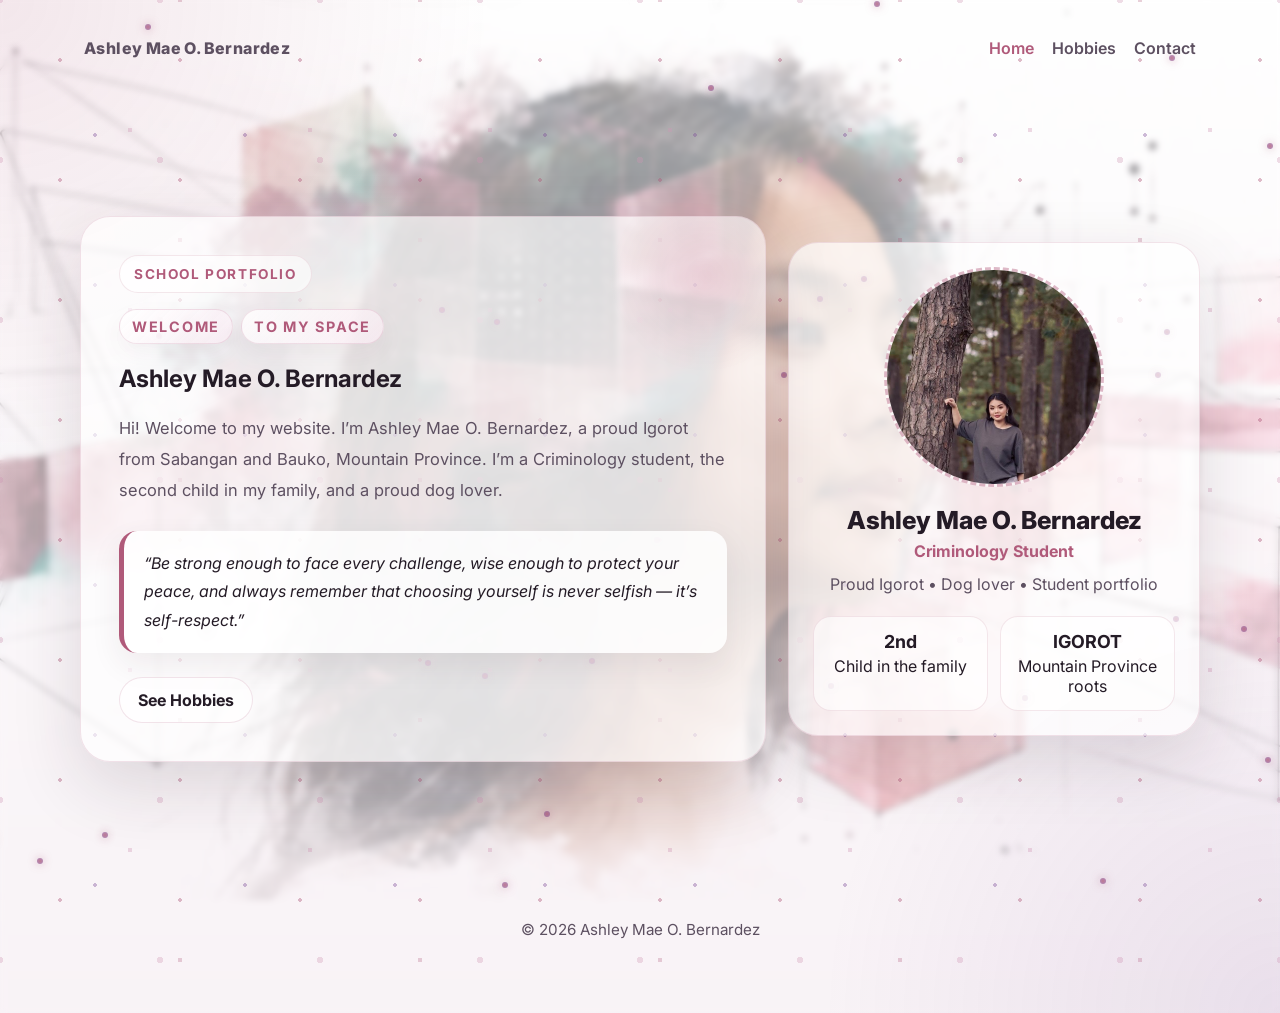
==== index.html @ 318643d0 "Add files via upload" ====
<!DOCTYPE html>
<html lang="en">

<head>
    <meta charset="UTF-8" />
    <meta name="viewport" content="width=device-width, initial-scale=1.0" />
    <title>Ashley Mae O. Bernardez | Home</title>
    <link rel="stylesheet" href="style.css" />
</head>

<body>
    <div class="backdrop">
        <div class="container">
            <header class="nav">
                <div class="brand">Ashley Mae O. Bernardez</div>
                <div class="nav-links">
                    <a class="active" href="index.html">Home</a>
                    <a href="hobbies.html">Hobbies</a>
                    <a href="contact.html">Contact</a>
                </div>
            </header>

            <main class="hero">
                <section class="panel hero-main">
                    <div class="eyebrow">School Portfolio</div>
                    <div class="intro-veil" aria-hidden="true">
                        <span class="intro-line intro-line-1">Welcome</span>
                        <span class="intro-line intro-line-2">to my space</span>
                    </div>
                    <h1>Ashley Mae O. Bernardez</h1>
                    <p class="subtitle">
                        Hi! Welcome to my website. I’m Ashley Mae O. Bernardez, a proud Igorot from Sabangan and Bauko,
                        Mountain Province.
                        I’m a Criminology student, the second child in my family, and a proud dog lover.
                    </p>
                    <div class="quote">
                        “Be strong enough to face every challenge, wise enough to protect your peace, and always
                        remember that choosing yourself is never selfish — it’s self-respect.”
                    </div>
                    <div class="cta-row">
                        <a class="btn btn-secondary" href="hobbies.html">See Hobbies</a>
                    </div>
                </section>

                <aside class="side">
                    <section class="panel profile-card">
                        <div class="profile-placeholder">
                            <img src="profile.jpg" alt="Ashley Profile Photo">
                        </div>
                        <div class="profile-name">Ashley Mae O. Bernardez</div>
                        <div class="profile-role">Criminology Student</div>
                        <p style="color: var(--muted); line-height:1.7; margin:0;">Proud Igorot • Dog lover • Student
                            portfolio</p>
                        <div class="mini-stats">
                            <div class="stat"><strong>2nd</strong><span>Child in the family</span></div>
                            <div class="stat"><strong>IGOROT</strong><span>Mountain Province roots</span></div>
                        </div>
                    </section>
                </aside>
            </main>

            <div class="footer">© 2026 Ashley Mae O. Bernardez</div>
        </div>
    </div>
</body>

<script>
    // Create interactive particles that scatter on mouse movement
    const backdrop = document.querySelector('.backdrop');
    let mouseX = window.innerWidth / 2;
    let mouseY = window.innerHeight / 2;
    
    const particles = [];

    // Create particle elements
    function createParticles() {
        const particleCount = 30;
        for (let i = 0; i < particleCount; i++) {
            const particle = document.createElement('div');
            particle.className = 'interactive-particle';
            
            const startX = Math.random() * window.innerWidth;
            const startY = Math.random() * window.innerHeight;
            
            particle.style.left = startX + 'px';
            particle.style.top = startY + 'px';
            
            particles.push({
                element: particle,
                x: startX,
                y: startY,
                baseX: startX,
                baseY: startY,
                vx: (Math.random() - 0.5) * 0.5,
                vy: (Math.random() - 0.5) * 0.5,
                offsetX: 0,
                offsetY: 0
            });
            
            backdrop.appendChild(particle);
        }
    }

    // Animate particles with floating and cursor interaction
    function animateParticles() {
        const time = Date.now() * 0.001;
        
        particles.forEach((p) => {
            // Floating animation using sine waves
            const floatX = Math.sin(time * 0.5 + p.x) * 20;
            const floatY = Math.cos(time * 0.3 + p.y) * 20;
            
            p.element.style.left = (p.baseX + floatX + p.offsetX) + 'px';
            p.element.style.top = (p.baseY + floatY + p.offsetY) + 'px';
        });
        
        requestAnimationFrame(animateParticles);
    }

    // Track mouse movement
    document.addEventListener('mousemove', (e) => {
        mouseX = e.clientX;
        mouseY = e.clientY;

        particles.forEach((p) => {
            const rect = p.element.getBoundingClientRect();
            const partX = rect.left + rect.width / 2;
            const partY = rect.top + rect.height / 2;

            const distance = Math.sqrt(Math.pow(mouseX - partX, 2) + Math.pow(mouseY - partY, 2));
            const angle = Math.atan2(partY - mouseY, partX - mouseX);

            if (distance < 200) {
                const force = (200 - distance) / 200;
                p.offsetX = Math.cos(angle) * force * 150;
                p.offsetY = Math.sin(angle) * force * 150;
            } else {
                p.offsetX *= 0.9;
                p.offsetY *= 0.9;
            }
        });
    });

    createParticles();
    animateParticles();
</script>

</html>
---- style.css ----
@import url('https://fonts.googleapis.com/css2?family=Inter:wght@400;500;600;700;800&family=Playfair+Display:wght@600;700&display=swap');

:root {
    --bg: #f6eef3;
    --panel: rgba(255, 255, 255, 0.66);
    --panel-strong: rgba(255, 255, 255, 0.84);
    --text: #241b26;
    --muted: #5d5061;
    --accent: #b05a7a;
    --accent-2: #7e4d99;
    --line: rgba(176, 90, 122, 0.16);
    --shadow: 0 24px 70px rgba(52, 30, 45, 0.14);
}

* {
    box-sizing: border-box;
}

html {
    scroll-behavior: smooth;
}

body {
    margin: 0;
    font-family: Inter, Arial, sans-serif;
    color: var(--text);
    background:
        linear-gradient(180deg, rgba(255, 255, 255, 0.52), rgba(246, 238, 243, 0.72)),
        url("image.jpg") center/cover fixed no-repeat;
    overflow-x: hidden;
}

.backdrop {
    min-height: 100vh;
    background:
        radial-gradient(circle at top left, rgba(176, 90, 122, 0.14), transparent 30%),
        radial-gradient(circle at bottom right, rgba(126, 77, 153, 0.12), transparent 28%);
    backdrop-filter: blur(3px);
    position: relative;
    overflow: hidden;
}

.backdrop::before,
.backdrop::after {
    content: '';
    position: absolute;
    width: 100%;
    height: 100%;
    top: 0;
    left: 0;
    pointer-events: none;
}

.backdrop::before {
    background-image: 
        radial-gradient(circle, rgba(176, 90, 122, 0.4) 2px, transparent 2px),
        radial-gradient(circle, rgba(207, 150, 180, 0.35) 2.5px, transparent 2.5px),
        radial-gradient(circle, rgba(126, 77, 153, 0.38) 2px, transparent 2px);
    background-size: 
        120px 120px,
        180px 180px,
        150px 150px;
    background-position: 
        0 0,
        40px 40px,
        20px 60px;
    animation: drift 20s linear infinite;
    z-index: 1;
}

.backdrop::after {
    background-image: 
        radial-gradient(circle, rgba(207, 150, 180, 0.32) 3px, transparent 3px),
        radial-gradient(circle, rgba(176, 90, 122, 0.28) 2.5px, transparent 2.5px);
    background-size: 
        160px 160px,
        240px 240px;
    background-position: 
        80px 80px,
        60px 120px;
    animation: drift 25s linear infinite reverse;
    z-index: 1;
}

@keyframes drift {
    0% {
        transform: translateX(0) translateY(0);
    }
    50% {
        transform: translateX(30px) translateY(-20px);
    }
    100% {
        transform: translateX(0) translateY(0);
    }
}

.container {
    width: min(1120px, calc(100% - 32px));
    margin: 0 auto;
    position: relative;
    z-index: 2;
    padding: 28px 0 64px;
}

.nav {
    display: flex;
    justify-content: space-between;
    align-items: center;
    padding: 10px 4px 26px;
    color: var(--muted);
}

.brand {
    font-weight: 800;
    letter-spacing: 0.4px;
}

.nav-links {
    display: flex;
    flex-wrap: wrap;
    gap: 18px;
}

.nav a {
    color: var(--muted);
    text-decoration: none;
    font-weight: 600;
}

.nav a:hover,
.nav a.active {
    color: var(--accent);
}

.panel {
    background: var(--panel);
    border: 1px solid var(--line);
    border-radius: 30px;
    box-shadow: var(--shadow);
}

.page {
    padding: 34px;
    animation: fadeUp 0.8s ease both;
}

.page h1,
.page h2 {
    font-family: 'Playfair Display', serif;
    margin: 0;
}

.page h1 {
    font-size: clamp(2.5rem, 6vw, 4.6rem);
    margin-bottom: 12px;
}

.page h2 {
    font-size: clamp(1.7rem, 3vw, 2.4rem);
    margin-bottom: 12px;
}

.page p {
    color: var(--muted);
    line-height: 1.9;
    margin: 0;
}

.hero {
    display: grid;
    grid-template-columns: 1.25fr 0.75fr;
    gap: 22px;
    align-items: center;
    min-height: calc(100vh - 90px);
}

.hero-main {
    padding: 38px;
    position: relative;
    overflow: hidden;
}

.hero-main::before {
    content: '';
    position: absolute;
    inset: -40px -40px auto auto;
    width: 200px;
    height: 200px;
    background: radial-gradient(circle, rgba(176, 90, 122, 0.18), transparent 68%);
    pointer-events: none;
}

.eyebrow {
    display: inline-flex;
    gap: 10px;
    align-items: center;
    padding: 10px 14px;
    border-radius: 999px;
    background: rgba(255, 255, 255, 0.62);
    color: var(--accent);
    font-size: 0.85rem;
    font-weight: 700;
    letter-spacing: 1.6px;
    text-transform: uppercase;
    border: 1px solid rgba(176, 90, 122, 0.14);
}

.intro-veil {
    margin: 16px 0 10px;
    display: flex;
    flex-wrap: wrap;
    gap: 8px;
    opacity: 0;
    transform: translateY(18px);
    animation: introReveal 1.2s cubic-bezier(0.22, 1, 0.36, 1) forwards 0.2s;
}

.intro-line {
    display: inline-block;
    padding: 8px 12px;
    border-radius: 999px;
    background: linear-gradient(135deg, rgba(255,255,255,0.82), rgba(250,236,244,0.7));
    border: 1px solid rgba(176, 90, 122, 0.16);
    color: var(--accent);
    font-size: 0.9rem;
    font-weight: 700;
    letter-spacing: 0.12em;
    text-transform: uppercase;
    box-shadow: 0 10px 24px rgba(68, 38, 56, 0.05);
    transform: translateY(12px);
    opacity: 0;
}

.intro-line-1 {
    animation: introWord 0.8s ease forwards 0.35s;
}

.intro-line-2 {
    animation: introWord 0.8s ease forwards 0.55s, introFloat 2.2s ease-in-out infinite 1.3s;
}

.subtitle {
    font-size: 1.03rem;
    line-height: 1.9;
    color: var(--muted);
    max-width: 65ch;
    margin-top: 18px;
}

.quote {
    margin-top: 24px;
    padding: 18px 20px;
    background: var(--panel-strong);
    border-left: 5px solid var(--accent);
    border-radius: 18px;
    line-height: 1.8;
    font-style: italic;
    box-shadow: 0 12px 30px rgba(68, 38, 56, 0.08);
}

.cta-row {
    display: flex;
    flex-wrap: wrap;
    gap: 12px;
    margin-top: 24px;
}

.btn {
    display: inline-flex;
    align-items: center;
    justify-content: center;
    padding: 12px 18px;
    border-radius: 999px;
    text-decoration: none;
    font-weight: 700;
    transition: transform 0.25s ease, box-shadow 0.25s ease, background 0.25s ease;
}

.btn-primary {
    background: linear-gradient(135deg, var(--accent), var(--accent-2));
    color: white;
    box-shadow: 0 14px 32px rgba(176, 90, 122, 0.26);
}

.btn-secondary {
    background: rgba(255, 255, 255, 0.65);
    color: var(--text);
    border: 1px solid rgba(176, 90, 122, 0.16);
}

.btn:hover {
    transform: translateY(-2px);
}

.side {
    display: grid;
    gap: 18px;
}

.profile-card {
    padding: 24px;
    text-align: center;
}

.profile-placeholder {
    width: 220px;
    height: 220px;
    margin: 0 auto 18px;
    border-radius: 50%;
    border: 3px dashed rgba(176, 90, 122, 0.42);
    display: grid;
    place-items: center;
    background: rgba(255, 255, 255, 0.62);
    overflow: hidden;
}

.profile-placeholder img {
    width: 100%;
    height: 100%;
    object-fit: cover;
    display: block;
}

.profile-name {
    font-size: 1.55rem;
    font-weight: 800;
    margin-bottom: 6px;
}

.profile-role {
    color: var(--accent);
    font-weight: 700;
    margin-bottom: 10px;
}

.mini-stats {
    display: grid;
    grid-template-columns: repeat(2, 1fr);
    gap: 12px;
    margin-top: 18px;
}

.stat {
    background: rgba(255, 255, 255, 0.62);
    border: 1px solid rgba(176, 90, 122, 0.14);
    border-radius: 18px;
    padding: 14px;
}

.stat strong {
    display: block;
    font-size: 1.12rem;
    margin-bottom: 4px;
}

.section {
    margin-top: 22px;
    padding: 30px;
}

.grid {
    display: grid;
    grid-template-columns: repeat(3, minmax(0, 1fr));
    gap: 16px;
    margin-top: 18px;
}

.card {
    background: rgba(255, 255, 255, 0.68);
    border-radius: 22px;
    padding: 18px;
    border: 1px solid rgba(176, 90, 122, 0.14);
    min-height: 150px;
    transition: transform 0.25s ease, box-shadow 0.25s ease;
}

.card:hover {
    transform: translateY(-4px);
    box-shadow: 0 18px 28px rgba(58, 34, 49, 0.08);
}

.card h3 {
    margin-bottom: 10px;
    color: var(--accent-2);
    font-size: 1.05rem;
}

.footer {
    text-align: center;
    color: var(--muted);
    padding: 26px 0 10px;
    font-size: 0.95rem;
}

.contact-list {
    display: grid;
    gap: 14px;
    margin-top: 18px;
}

.contact-item {
    background: rgba(255, 255, 255, 0.68);
    border-radius: 18px;
    padding: 16px;
    border: 1px solid rgba(176, 90, 122, 0.14);
}

.contact-item strong {
    display: block;
    margin-bottom: 6px;
    color: var(--accent-2);
}

.interactive-particle {
    position: fixed;
    width: 6px;
    height: 6px;
    border-radius: 50%;
    background: radial-gradient(circle, rgba(176, 90, 122, 0.8), rgba(126, 77, 153, 0.6));
    pointer-events: none;
    z-index: 1;
    box-shadow: 0 0 8px rgba(176, 90, 122, 0.5);
}

@keyframes fadeUp {
    from {
        opacity: 0;
        transform: translateY(18px);
    }

    to {
        opacity: 1;
        transform: translateY(0);
    }
}

@keyframes introReveal {
    0% {
        opacity: 0;
        transform: translateY(18px);
    }
    100% {
        opacity: 1;
        transform: translateY(0);
    }
}

@keyframes introWord {
    0% {
        opacity: 0;
        transform: translateY(12px) scale(0.96);
    }
    100% {
        opacity: 1;
        transform: translateY(0) scale(1);
    }
}

@keyframes introFloat {
    0%,
    100% {
        transform: translateY(0);
    }
    50% {
        transform: translateY(-3px);
    }
}

@media (max-width: 920px) {
    .hero {
        grid-template-columns: 1fr;
        min-height: auto;
        padding-top: 18px;
    }

    .grid {
        grid-template-columns: repeat(2, minmax(0, 1fr));
    }

    .hero-main {
        order: 2;
    }

    .side {
        order: 1;
    }
}

@media (max-width: 640px) {
    .container {
        width: min(100% - 20px, 1120px);
    }

    .nav {
        flex-direction: column;
        gap: 10px;
        align-items: flex-start;
    }

    .nav-links {
        gap: 14px;
    }

    .page,
    .hero-main,
    .section,
    .profile-card {
        padding: 22px;
    }

    .profile-placeholder {
        width: 180px;
        height: 180px;
    }

    .grid {
        grid-template-columns: 1fr;
    }

    .mini-stats {
        grid-template-columns: 1fr 1fr;
    }
}
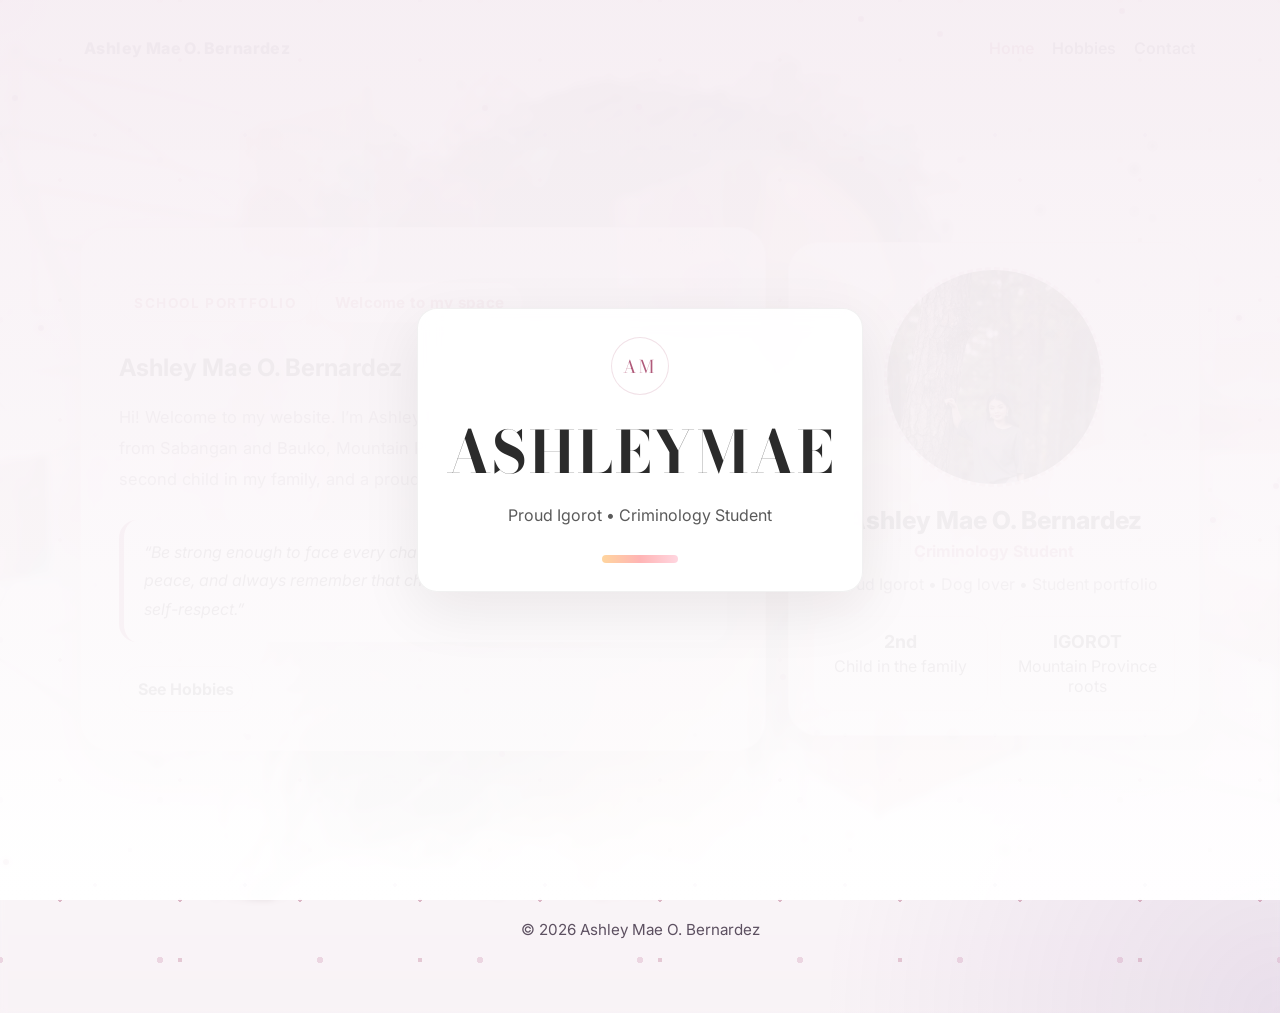
==== commit e4ac5ede: "Add files via upload" ====
--- a/index.html
+++ b/index.html
@@ -6,9 +6,18 @@
     <meta name="viewport" content="width=device-width, initial-scale=1.0" />
     <title>Ashley Mae O. Bernardez | Home</title>
     <link rel="stylesheet" href="style.css" />
+    <link href="https://fonts.googleapis.com/css2?family=Bodoni+Moda:wght@400;700&display=swap" rel="stylesheet">
 </head>
 
 <body>
+    <div id="intro-overlay" aria-hidden="true">
+        <div class="intro-content">
+            <div class="intro-mark" aria-hidden="true"><div class="mark-text">AM</div></div>
+            <div class="intro-logo">ASHLEY MAE</div>
+            <div class="intro-sub">Proud Igorot • Criminology Student</div>
+            <div class="intro-accent"></div>
+        </div>
+    </div>
     <div class="backdrop">
         <div class="container">
             <header class="nav">
@@ -23,10 +32,7 @@
             <main class="hero">
                 <section class="panel hero-main">
                     <div class="eyebrow">School Portfolio</div>
-                    <div class="intro-veil" aria-hidden="true">
-                        <span class="intro-line intro-line-1">Welcome</span>
-                        <span class="intro-line intro-line-2">to my space</span>
-                    </div>
+                    <div class="intro-veil" aria-hidden="true">Welcome to my space</div>
                     <h1>Ashley Mae O. Bernardez</h1>
                     <p class="subtitle">
                         Hi! Welcome to my website. I’m Ashley Mae O. Bernardez, a proud Igorot from Sabangan and Bauko,
@@ -143,6 +149,55 @@
 
     createParticles();
     animateParticles();
+
+    const introOverlay = document.getElementById('intro-overlay');
+    const introLogo = introOverlay?.querySelector('.intro-logo');
+    const introSub = introOverlay?.querySelector('.intro-sub');
+    const introMark = introOverlay?.querySelector('.intro-mark');
+
+    function animateIntro() {
+        if (!introOverlay || !introLogo) return;
+        const text = introLogo.textContent.trim();
+        introLogo.textContent = '';
+
+        text.split('').forEach((ch, i) => {
+            const span = document.createElement('span');
+            span.className = 'letter';
+            span.textContent = ch;
+            span.style.animationDelay = `${i * 70}ms`;
+            introLogo.appendChild(span);
+        });
+
+        requestAnimationFrame(() => {
+            introMark?.classList.add('show');
+            const lettersDuration = text.length * 70 + 640;
+            const subDelay = Math.max(700, lettersDuration);
+
+            setTimeout(() => {
+                if (introSub) {
+                    introSub.style.opacity = '1';
+                    introSub.style.transform = 'translateY(0)';
+                }
+            }, subDelay);
+
+            const hideDelay = subDelay + 900;
+            const autoHide = setTimeout(hideIntro, hideDelay);
+            ['click', 'keydown', 'touchstart'].forEach(evt => {
+                document.addEventListener(evt, () => {
+                    clearTimeout(autoHide);
+                    hideIntro();
+                }, { once: true, passive: true });
+            });
+        });
+    }
+
+    function hideIntro() {
+        if (!introOverlay) return;
+        introOverlay.classList.add('intro-hidden');
+        introOverlay.addEventListener('transitionend', () => introOverlay.remove(), { once: true });
+    }
+
+    animateIntro();
 </script>
 
 </html>
--- a/style.css
+++ b/style.css
@@ -29,6 +29,117 @@
         url("image.jpg") center/cover fixed no-repeat;
     overflow-x: hidden;
 }
+
+#intro-overlay {
+    position: fixed;
+    inset: 0;
+    display: flex;
+    align-items: center;
+    justify-content: center;
+    background: linear-gradient(180deg, rgba(246, 238, 243, 0.96), rgba(255, 255, 255, 0.95));
+    z-index: 9999;
+    pointer-events: auto;
+    transition: opacity 520ms cubic-bezier(.2,.9,.2,1), transform 520ms cubic-bezier(.2,.9,.2,1);
+    opacity: 1;
+    -webkit-font-smoothing: antialiased;
+}
+
+#intro-overlay.intro-hidden {
+    opacity: 0;
+    transform: scale(0.996) translateY(6px);
+    pointer-events: none;
+}
+
+.intro-content {
+    position: relative;
+    display: flex;
+    flex-direction: column;
+    align-items: center;
+    text-align: center;
+    color: #2b2b2b;
+    z-index: 1;
+    padding: clamp(18px, 3vw, 28px);
+    gap: 14px;
+    border-radius: 20px;
+    background: rgba(255,255,255,0.92);
+    border: 1px solid rgba(20,20,20,0.06);
+    box-shadow: 0 18px 60px rgba(30,18,12,0.08);
+    backdrop-filter: blur(10px);
+}
+
+.intro-mark {
+    display: inline-flex;
+    align-items: center;
+    justify-content: center;
+    margin-bottom: 14px;
+    width: 58px;
+    height: 58px;
+    border-radius: 50%;
+    background: rgba(255,255,255,0.88);
+    border: 1px solid rgba(176,90,122,0.18);
+    box-shadow: inset 0 0 0 1px rgba(255,255,255,0.4);
+    opacity: 0;
+    transform: scale(0.92);
+}
+
+.intro-mark.show {
+    animation: markIn 540ms ease forwards;
+}
+
+.intro-mark .mark-text {
+    font-family: 'Bodoni Moda', serif;
+    font-size: 1.1rem;
+    color: #b05a7a;
+    letter-spacing: 0.15em;
+}
+
+.intro-logo {
+    font-family: 'Bodoni Moda', serif;
+    font-size: clamp(32px, 6vw, 58px);
+    letter-spacing: 0.03em;
+    font-weight: 700;
+    display: inline-block;
+    line-height: 1;
+    text-shadow: 0 1px 0 rgba(255,255,255,0.7);
+}
+
+.intro-logo .letter {
+    display: inline-block;
+    opacity: 0;
+    transform: translateY(14px) rotateX(6deg) scale(0.98);
+    animation: letterIn 620ms cubic-bezier(.2,.9,.2,1) forwards;
+}
+
+.intro-sub {
+    margin-top: 10px;
+    color: rgba(43,43,43,0.78);
+    font-size: clamp(13px, 2.2vw, 16px);
+    opacity: 0;
+    transform: translateY(8px);
+}
+
+.intro-accent {
+    width: 76px;
+    height: 8px;
+    margin: 16px auto 0;
+    border-radius: 999px;
+    background: linear-gradient(90deg, #ffd59e 0%, #ffb4b4 50%, #ffd6e0 100%);
+    position: relative;
+    overflow: hidden;
+}
+
+.intro-accent::after {
+    content: '';
+    position: absolute;
+    inset: 0;
+    background: linear-gradient(90deg, rgba(255,255,255,0.7) 0%, rgba(255,255,255,0) 50%, rgba(255,255,255,0.7) 100%);
+    transform: translateX(-110%);
+    animation: shimmer 1400ms linear 260ms forwards;
+}
+
+@keyframes letterIn { to { opacity: 1; transform: translateY(0) rotateX(0) scale(1); } }
+@keyframes markIn { to { opacity: 1; transform: scale(1); } }
+@keyframes shimmer { to { transform: translateX(110%); } }
 
 .backdrop {
     min-height: 100vh;
@@ -207,36 +318,34 @@
 
 .intro-veil {
     margin: 16px 0 10px;
-    display: flex;
-    flex-wrap: wrap;
-    gap: 8px;
+    display: inline-flex;
+    align-items: center;
+    justify-content: center;
+    white-space: nowrap;
+    padding: 10px 18px;
+    border-radius: 999px;
+    background: linear-gradient(135deg, rgba(255,255,255,0.92), rgba(250,236,244,0.85));
+    border: 1px solid rgba(176, 90, 122, 0.16);
+    color: var(--accent);
+    font-size: 0.95rem;
+    font-weight: 700;
+    letter-spacing: 0.02em;
+    text-transform: none;
+    box-shadow: 0 14px 30px rgba(68, 38, 56, 0.05);
     opacity: 0;
     transform: translateY(18px);
     animation: introReveal 1.2s cubic-bezier(0.22, 1, 0.36, 1) forwards 0.2s;
 }
 
-.intro-line {
-    display: inline-block;
-    padding: 8px 12px;
-    border-radius: 999px;
-    background: linear-gradient(135deg, rgba(255,255,255,0.82), rgba(250,236,244,0.7));
-    border: 1px solid rgba(176, 90, 122, 0.16);
-    color: var(--accent);
-    font-size: 0.9rem;
-    font-weight: 700;
-    letter-spacing: 0.12em;
-    text-transform: uppercase;
-    box-shadow: 0 10px 24px rgba(68, 38, 56, 0.05);
-    transform: translateY(12px);
-    opacity: 0;
-}
-
-.intro-line-1 {
-    animation: introWord 0.8s ease forwards 0.35s;
-}
-
-.intro-line-2 {
-    animation: introWord 0.8s ease forwards 0.55s, introFloat 2.2s ease-in-out infinite 1.3s;
+@keyframes introReveal {
+    0% {
+        opacity: 0;
+        transform: translateY(18px);
+    }
+    100% {
+        opacity: 1;
+        transform: translateY(0);
+    }
 }
 
 .subtitle {
